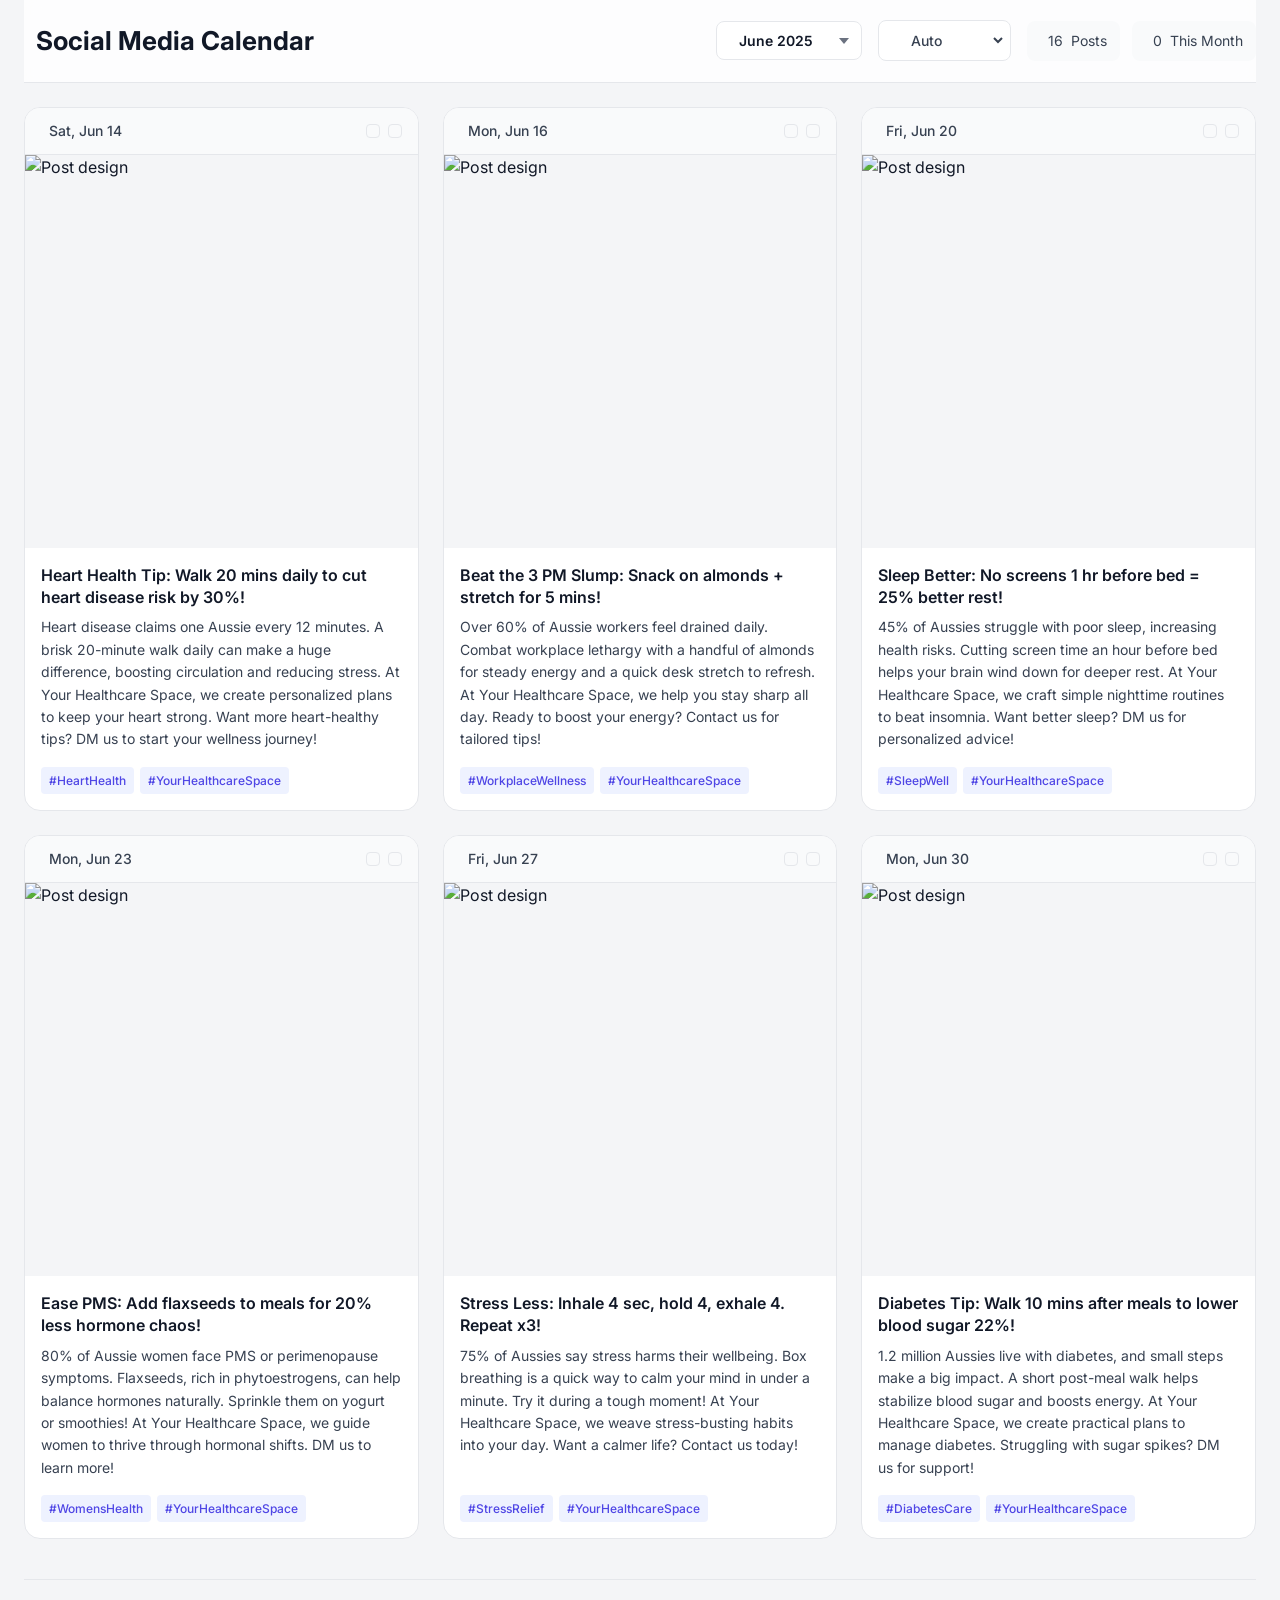
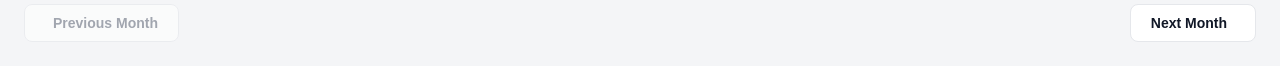
==== index.html @ 14f803b2 "changes" ====
<!DOCTYPE html>
<html lang="en">
<head>
    <meta charset="UTF-8">
    <meta name="viewport" content="width=device-width, initial-scale=1.0">
    <title>Social Media Calendar</title>
    <script src="https://code.iconify.design/iconify-icon/2.1.0/iconify-icon.min.js"></script>
    <link rel="preconnect" href="https://fonts.googleapis.com">
    <link rel="preconnect" href="https://fonts.gstatic.com" crossorigin>
    <link href="https://fonts.googleapis.com/css2?family=Inter:wght@400;500;600;700&display=swap" rel="stylesheet">
    <link rel="stylesheet" href="style.css">
</head>
<body>
    <div id="loader" class="loader-overlay">
        <div class="spinner"></div>
    </div>

    <div class="container">
        <header class="header">
            <div class="header-content">
                <h1>
                    <iconify-icon icon="lucide:calendar-days"></iconify-icon>
                    <span class="header-title-text">Social Media Calendar</span>
                </h1>
                <div class="header-controls">
                    <div class="month-selector">
                        <iconify-icon icon="material-symbols:calendar-month-outline-sharp"></iconify-icon>
                        <select id="monthSelector"></select>
                    </div>

                    <div class="view-options">
                        <label for="grid-columns"><iconify-icon icon="lucide:layout-grid"></iconify-icon></label>
                        <select id="grid-columns">
                            <option value="auto" selected>Auto</option>
                            <option value="2">2 Columns</option>
                            <option value="3">3 Columns</option>
                            <option value="4">4 Columns</option>
                        </select>
                    </div>

                    <div class="stats">
                        <span class="stat-item">
                            <iconify-icon icon="lucide:file-text"></iconify-icon>
                            <span id="totalPosts">0</span> Posts
                        </span>
                        <span class="stat-item">
                            <iconify-icon icon="lucide:calendar-check"></iconify-icon>
                            <span id="monthlyPosts">0</span> This Month
                        </span>
                    </div>
                </div>
            </div>
        </header>

        <main class="main-content">
            <div class="posts-grid" id="postsGrid">
                </div>
        </main>

        <footer class="page-navigation">
            <button id="prevMonthBtn" class="nav-btn">
                <iconify-icon icon="lucide:arrow-left"></iconify-icon>
                <span>Previous Month</span>
            </button>
            <button id="nextMonthBtn" class="nav-btn">
                <span>Next Month</span>
                <iconify-icon icon="lucide:arrow-right"></iconify-icon>
            </button>
        </footer>
    </div>

    <div id="imageModal" class="modal">
        <span class="close-btn modal-close">&times;</span>
        <img id="modalImage" src="" alt="Full size image">
    </div>
    <div id="textModal" class="modal">
        <div class="modal-content text-modal">
            <div class="modal-header">
                <h3><iconify-icon icon="lucide:share-2"></iconify-icon> Social Media Text</h3>
                <span class="close-btn text-modal-close">&times;</span>
            </div>
            <div class="modal-body">
                <div class="text-content" id="socialMediaText"></div>
                <button class="copy-btn" id="copyBtn">
                    <iconify-icon icon="lucide:copy"></iconify-icon> Copy Text
                </button>
            </div>
        </div>
    </div>

    <script src="script.js"></script>
</body>
</html>
---- style.css ----
/* Modern CSS Reset */
* {
    margin: 0;
    padding: 0;
    box-sizing: border-box;
}

/* --- LIGHT THEME & UI IMPROVEMENTS --- */
:root {
    --primary-color: #4f46e5;
    --primary-light: #6366f1;
    --secondary-color: #f59e0b;
    --success-color: #10b981;
    --error-color: #ef4444;
    
    --bg-primary: #f4f5f7;
    --bg-secondary: #ffffff;
    --bg-tertiary: #f9fafb;
    --bg-modal: rgba(0, 0, 0, 0.75);
    
    --text-primary: #111827;
    --text-secondary: #374151;
    --text-muted: #6b7280;
    --text-on-primary: #ffffff;
    
    --border-color: #e5e7eb;
    --border-light: #d1d5db;

    --shadow-sm: 0 1px 2px rgba(0, 0, 0, 0.05);
    --shadow-md: 0 4px 6px -1px rgba(0, 0, 0, 0.1), 0 2px 4px -1px rgba(0, 0, 0, 0.06);
    --shadow-lg: 0 10px 15px -3px rgba(0, 0, 0, 0.1), 0 4px 6px -2px rgba(0, 0, 0, 0.05);
    
    --radius-sm: 4px;
    --radius-md: 8px;
    --radius-lg: 16px;
    
    --transition: all 0.2s ease-in-out;
}

/* Loader Styles */
.loader-overlay {
    position: fixed;
    inset: 0;
    background-color: rgba(244, 245, 247, 0.95);
    backdrop-filter: blur(2px);
    z-index: 9999;
    display: flex;
    align-items: center;
    justify-content: center;
    transition: opacity 0.4s ease, visibility 0.4s ease;
    opacity: 1;
    visibility: visible;
}
.loader-overlay.hidden {
    opacity: 0;
    visibility: hidden;
}
.spinner {
    width: 48px;
    height: 48px;
    border: 5px solid var(--border-light);
    border-top-color: var(--primary-color);
    border-radius: 50%;
    animation: spin 1s linear infinite;
}
@keyframes spin {
    to { transform: rotate(360deg); }
}

/* Base Styles */
body {
    font-family: 'Inter', -apple-system, BlinkMacSystemFont, 'Segoe UI', sans-serif;
    background-color: var(--bg-primary);
    color: var(--text-primary);
    line-height: 1.6;
    min-height: 100vh;
}

.container {
    max-width: 1600px;
    margin: 0 auto;
    padding: 0 24px;
}

iconify-icon {
    display: inline-block;
    vertical-align: middle;
}

/* Header */
.header {
    padding: 20px 0;
    border-bottom: 1px solid var(--border-color);
    background-color: rgba(255, 255, 255, 0.8);
    backdrop-filter: blur(8px);
    position: sticky;
    top: 0;
    z-index: 100;
}

.header-content {
    display: flex;
    justify-content: space-between;
    align-items: center;
    flex-wrap: wrap;
    gap: 16px;
}

.header h1 {
    font-size: 26px;
    font-weight: 700;
    display: flex;
    align-items: center;
    gap: 12px;
}

.header h1 iconify-icon {
    font-size: 28px;
    color: var(--primary-color);
}

.header-controls {
    display: flex;
    align-items: center;
    gap: 16px;
    flex-wrap: wrap;
}

/* --- UPDATED: Month Dropdown Styles with Custom Caret --- */
.month-selector {
    position: relative; /* Needed for pseudo-element positioning */
    display: flex;
    align-items: center;
    background-color: var(--bg-secondary);
    border: 1px solid var(--border-color);
    border-radius: var(--radius-md);
}

.month-selector iconify-icon {
    font-size: 18px;
    color: var(--text-muted);
    margin-left: 12px; /* Space for the icon */
}

#monthSelector {
    border: none;
    background: transparent;
    font-family: inherit;
    font-size: 14px;
    font-weight: 600;
    color: var(--text-primary);
    padding: 10px 32px 10px 10px; /* Right padding to make space for the caret */
    border-radius: var(--radius-md);
    cursor: pointer;
    -webkit-appearance: none;
    appearance: none;
}
#monthSelector:focus {
    outline: 2px solid var(--primary-light);
    outline-offset: -1px;
}

/* Custom dropdown caret */
.month-selector::after {
    content: '';
    position: absolute;
    right: 12px;
    top: 50%;
    transform: translateY(-50%);
    width: 0;
    height: 0;
    border-left: 5px solid transparent;
    border-right: 5px solid transparent;
    border-top: 6px solid var(--text-muted);
    pointer-events: none; /* Allows clicks to pass through to the select */
}


.view-options {
    display: flex;
    align-items: center;
    gap: 8px;
    background-color: var(--bg-secondary);
    padding: 4px;
    border: 1px solid var(--border-color);
    border-radius: var(--radius-md);
}
.view-options label {
    padding: 0 4px;
    color: var(--text-muted);
}
.view-options select {
    border: none;
    background: transparent;
    font-family: inherit;
    font-size: 14px;
    font-weight: 500;
    color: var(--text-secondary);
    padding: 6px 8px;
    border-radius: var(--radius-sm);
    cursor: pointer;
}
.view-options select:focus {
    outline: 2px solid var(--primary-light);
}

.stats {
    display: flex;
    gap: 12px;
    flex-wrap: wrap;
}

.stat-item {
    display: flex;
    align-items: center;
    gap: 8px;
    padding: 8px 12px;
    background: var(--bg-tertiary);
    border-radius: var(--radius-md);
    border: 1px solid transparent;
    font-size: 14px;
    color: var(--text-secondary);
}

.stat-item iconify-icon {
    color: var(--primary-light);
    font-size: 16px;
}

/* Main Content */
.main-content {
    padding: 24px 0;
}

.posts-grid {
    display: grid;
    grid-template-columns: repeat(auto-fill, minmax(350px, 1fr));
    gap: 24px;
}

/* Post Cards */
.post-card {
    background: var(--bg-secondary);
    border: 1px solid var(--border-color);
    border-radius: var(--radius-lg);
    overflow: hidden;
    transition: var(--transition);
    display: flex;
    flex-direction: column;
}

.post-card:hover {
    transform: translateY(-4px);
    box-shadow: var(--shadow-md);
    border-color: var(--border-light);
}

.post-header {
    padding: 12px 16px;
    border-bottom: 1px solid var(--border-color);
    display: flex;
    justify-content: space-between;
    align-items: center;
    background-color: var(--bg-tertiary);
}

.post-date {
    display: flex;
    align-items: center;
    gap: 8px;
    color: var(--text-secondary);
    font-size: 14px;
    font-weight: 500;
}

.post-date iconify-icon { color: var(--primary-color); }
.post-actions { display: flex; gap: 8px; }

.action-btn {
    padding: 6px;
    background: transparent;
    border: 1px solid var(--border-color);
    border-radius: var(--radius-sm);
    color: var(--text-muted);
    cursor: pointer;
    transition: var(--transition);
    display: flex;
}

.action-btn:hover {
    background: var(--primary-color);
    border-color: var(--primary-color);
    color: white;
}
.action-btn iconify-icon { font-size: 16px; }

.post-image {
    position: relative;
    width: 100%;
    aspect-ratio: 1 / 1;
    overflow: hidden;
    cursor: pointer;
    background-color: var(--bg-primary);
}

.post-image img {
    width: 100%;
    height: 100%;
    object-fit: cover;
    transition: var(--transition);
}

.post-card:hover .post-image img {
    transform: scale(1.05);
}

.image-overlay {
    position: absolute;
    inset: 0;
    background: rgba(0, 0, 0, 0.5);
    color: white;
    display: flex;
    align-items: center;
    justify-content: center;
    font-size: 24px;
    opacity: 0;
    transition: var(--transition);
}
.post-image:hover .image-overlay { opacity: 1; }

.post-content {
    padding: 16px;
    display: flex;
    flex-direction: column;
    flex-grow: 1;
}

.post-title {
    font-size: 16px;
    font-weight: 600;
    margin-bottom: 8px;
    color: var(--text-primary);
    line-height: 1.4;
}

.post-description {
    font-size: 14px;
    color: var(--text-secondary);
    margin-bottom: 16px;
    flex-grow: 1;
}

.post-hashtags {
    display: flex;
    flex-wrap: wrap;
    gap: 6px;
}

.hashtag {
    background: #eef2ff;
    color: var(--primary-color);
    padding: 4px 8px;
    border-radius: var(--radius-sm);
    font-size: 12px;
    font-weight: 500;
}

/* Modals */
.modal {
    display: none;
    position: fixed;
    z-index: 1000;
    inset: 0;
    background: var(--bg-modal);
    backdrop-filter: blur(4px);
    display: flex;
    align-items: center;
    justify-content: center;
    padding: 20px;
    opacity: 0;
    transition: opacity 0.3s ease;
}
.modal.show {
    opacity: 1;
}
#imageModal img {
    display: block;
    max-width: 95vw;
    max-height: 95vh;
    width: auto;
    height: auto;
    border-radius: var(--radius-md);
    box-shadow: var(--shadow-lg);
}

.close-btn {
    position: absolute;
    top: 20px;
    right: 20px;
    font-size: 28px;
    font-weight: bold;
    color: rgba(255,255,255,0.8);
    cursor: pointer;
    z-index: 1001;
    background: rgba(0,0,0,0.3);
    width: 40px;
    height: 40px;
    border-radius: 50%;
    display: flex;
    align-items: center;
    justify-content: center;
    line-height: 1;
    transition: var(--transition);
}
.close-btn:hover {
    color: white;
    background: rgba(0,0,0,0.5);
    transform: scale(1.1);
}

.text-modal {
    background-color: var(--bg-secondary);
    border-radius: var(--radius-lg);
    max-width: 600px;
    width: 100%;
    box-shadow: var(--shadow-lg);
    display: flex;
    flex-direction: column;
    max-height: 80vh;
}
.text-modal .close-btn {
    color: var(--text-muted);
    background: none;
    position: static;
    order: 1;
}

.modal-header {
    padding: 16px 24px;
    border-bottom: 1px solid var(--border-color);
    display: flex;
    justify-content: space-between;
    align-items: center;
}
.modal-header h3 { display: flex; align-items: center; gap: 12px; font-size: 18px; }
.modal-header iconify-icon { color: var(--primary-color); }
.modal-body { padding: 24px; overflow-y: auto; }

.text-content {
    background: var(--bg-primary);
    border: 1px solid var(--border-color);
    border-radius: var(--radius-md);
    padding: 16px;
    margin-bottom: 20px;
    font-size: 15px;
    line-height: 1.7;
    color: var(--text-secondary);
    white-space: pre-wrap;
}

.copy-btn {
    background: var(--primary-color);
    color: white;
    border: none;
    padding: 12px 24px;
    border-radius: var(--radius-md);
    font-size: 14px;
    font-weight: 500;
    cursor: pointer;
    transition: var(--transition);
    display: flex;
    align-items: center;
    justify-content: center;
    gap: 8px;
    width: 100%;
}
.copy-btn:hover { background: var(--primary-light); box-shadow: var(--shadow-sm); }
.copy-btn iconify-icon { font-size: 16px; }

/* Toast Notifications */
.toast {
    position: fixed;
    bottom: 20px;
    left: 50%;
    transform: translateX(-50%) translateY(100px);
    padding: 14px 24px;
    border-radius: var(--radius-md);
    color: white;
    font-size: 14px;
    font-weight: 500;
    z-index: 1100;
    transition: transform 0.4s cubic-bezier(0.25, 0.46, 0.45, 0.94);
    display: flex;
    align-items: center;
    gap: 8px;
    box-shadow: var(--shadow-lg);
}
.toast.success { background: var(--success-color); }
.toast.error { background: var(--error-color); }
.toast.show { transform: translateX(-50%) translateY(0); }

/* Page Navigation */
.page-navigation {
    display: flex;
    justify-content: space-between;
    align-items: center;
    padding: 24px 0;
    margin-top: 16px;
    border-top: 1px solid var(--border-color);
}
.nav-btn {
    display: inline-flex;
    align-items: center;
    gap: 8px;
    background: var(--bg-secondary);
    color: var(--text-primary);
    border: 1px solid var(--border-color);
    padding: 10px 20px;
    border-radius: var(--radius-md);
    font-size: 14px;
    font-weight: 600;
    cursor: pointer;
    transition: var(--transition);
}
.nav-btn:hover:not(:disabled) {
    background-color: var(--primary-color);
    color: var(--text-on-primary);
    border-color: var(--primary-color);
    box-shadow: var(--shadow-sm);
}
.nav-btn:disabled {
    color: var(--text-muted);
    cursor: not-allowed;
    opacity: 0.6;
}

/* Mobile Optimizations */
@media (max-width: 768px) {
    .container { padding: 0 16px; }
    
    .header {
        padding: 12px 0;
    }

    .header-content {
        gap: 12px;
    }

    .header-title-text {
        display: none;
    }

    .header-controls {
        width: 100%;
        justify-content: space-between;
        gap: 12px;
    }

    .posts-grid { 
        grid-template-columns: repeat(auto-fill, minmax(280px, 1fr)); 
    }
}

@media (max-width: 480px) {
    .header-controls {
        flex-direction: column;
        align-items: stretch;
    }
    .stats {
        justify-content: space-between;
    }
    .page-navigation {
        flex-direction: column;
        gap: 16px;
    }
    .nav-btn {
        width: 100%;
        justify-content: center;
    }
}
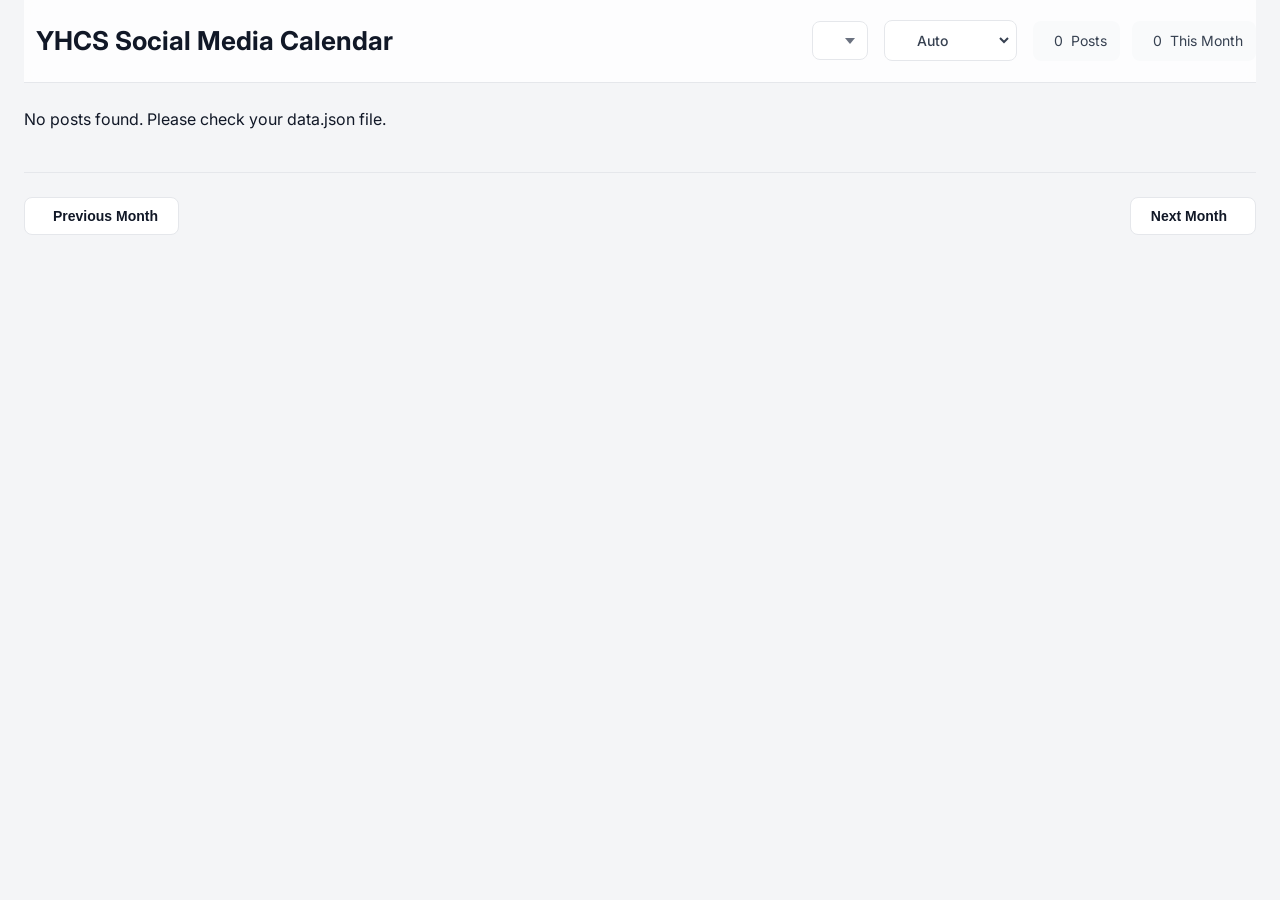
==== commit ceac0199: "Update index.html" ====
--- a/index.html
+++ b/index.html
@@ -3,7 +3,7 @@
 <head>
     <meta charset="UTF-8">
     <meta name="viewport" content="width=device-width, initial-scale=1.0">
-    <title>Social Media Calendar</title>
+    <title>YHCS Social Media Calendar</title>
     <script src="https://code.iconify.design/iconify-icon/2.1.0/iconify-icon.min.js"></script>
     <link rel="preconnect" href="https://fonts.googleapis.com">
     <link rel="preconnect" href="https://fonts.gstatic.com" crossorigin>
@@ -20,7 +20,7 @@
             <div class="header-content">
                 <h1>
                     <iconify-icon icon="lucide:calendar-days"></iconify-icon>
-                    <span class="header-title-text">Social Media Calendar</span>
+                    <span class="header-title-text">YHCS Social Media Calendar</span>
                 </h1>
                 <div class="header-controls">
                     <div class="month-selector">
@@ -90,4 +90,4 @@
 
     <script src="script.js"></script>
 </body>
-</html>+</html>
